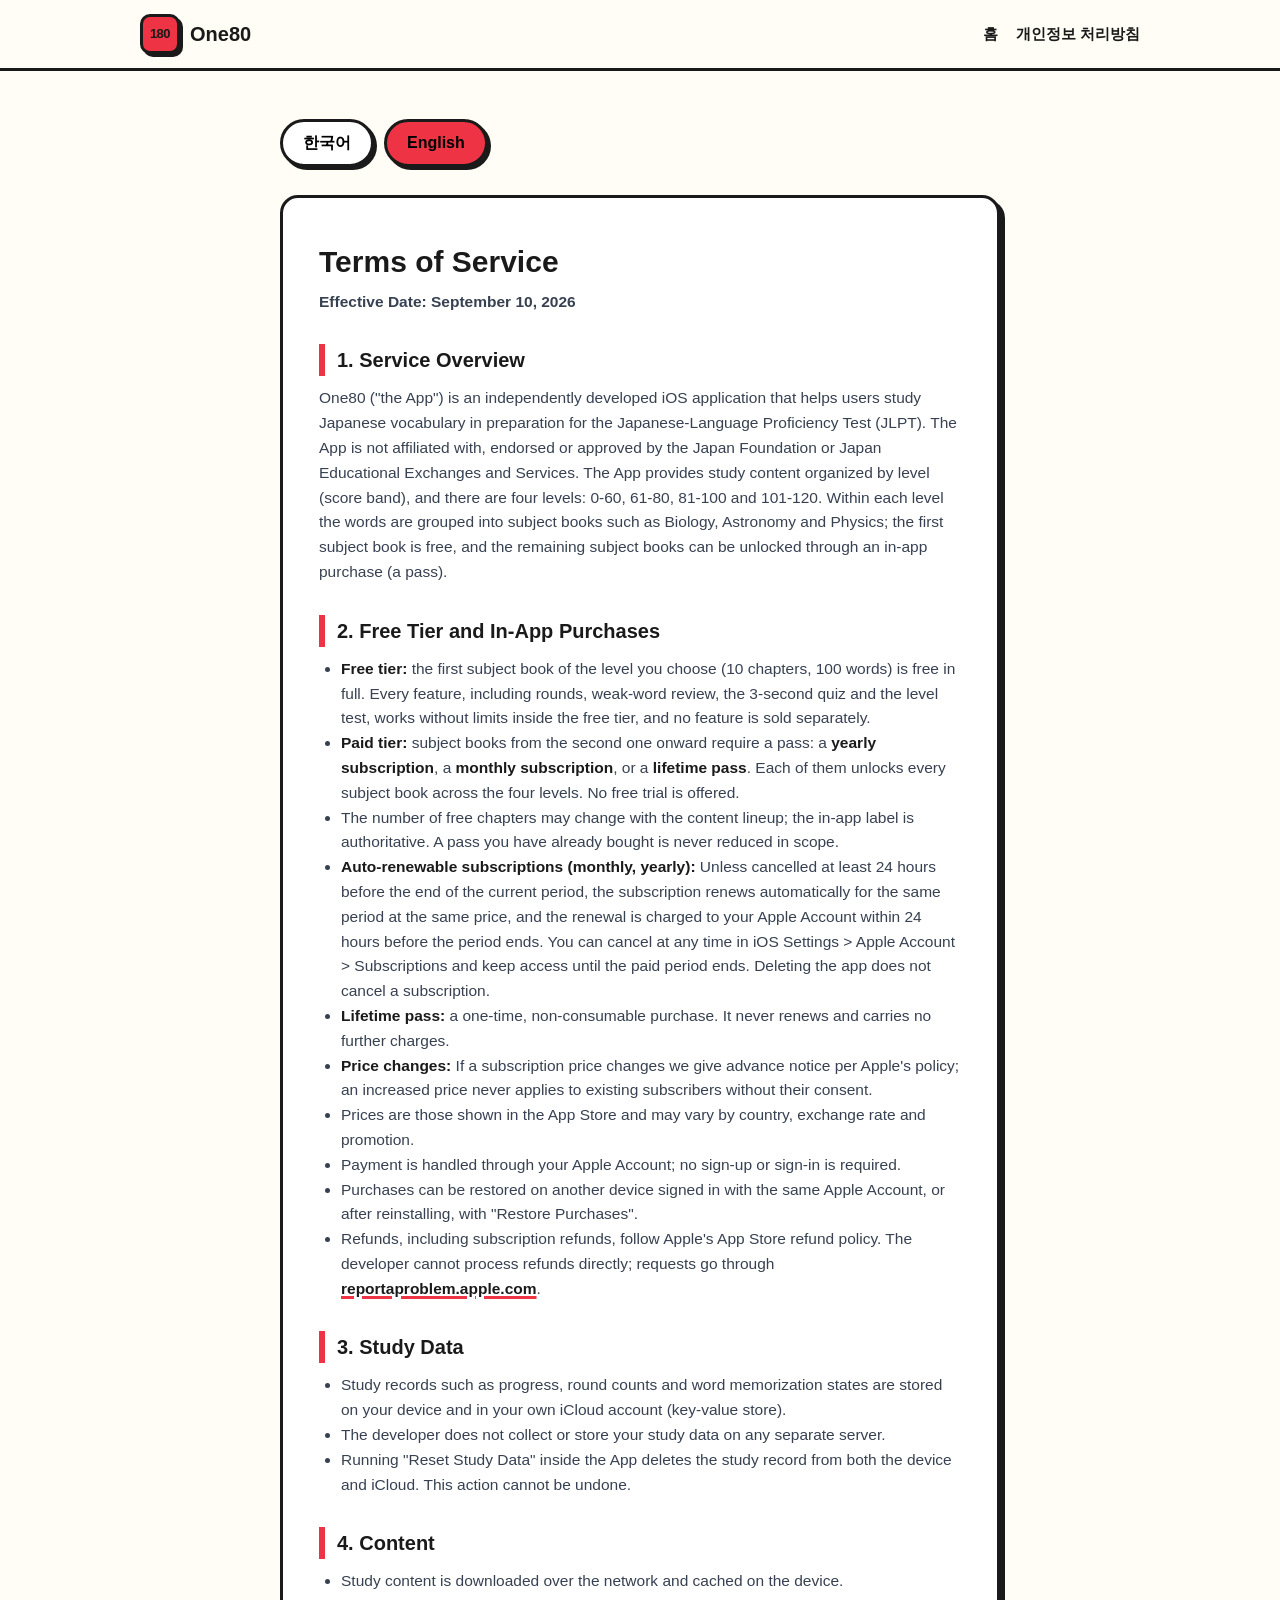
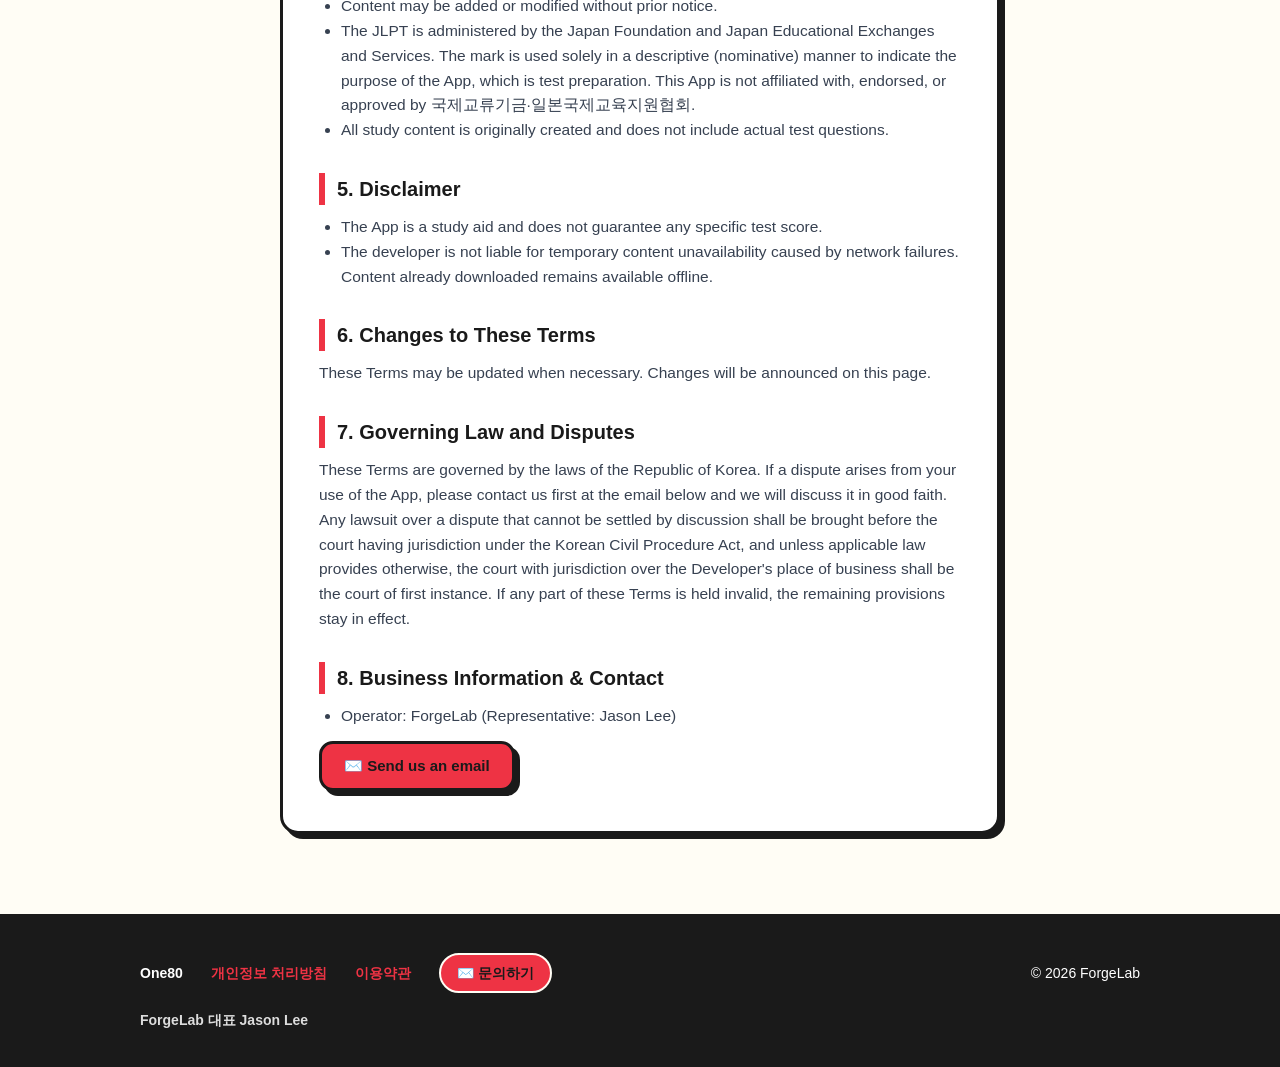
==== docs/terms.html @ 7e5136dd "One80 (일팔공) content repo: JLPT N5-N1 track — config, curriculum, prompts, dummy units, site Five pas" ====
<!DOCTYPE html>
<html lang="ko">
<head>
<meta charset="UTF-8" />
<meta name="viewport" content="width=device-width, initial-scale=1.0" />
<title>이용약관 | One80 Terms of Service</title>
<meta name="description" content="One80 이용약관: 앱 내 구매, 학습 데이터, 콘텐츠, 환불 정책. One80 Terms of Service." />
<link rel="icon" href="data:image/svg+xml,%3Csvg xmlns='http://www.w3.org/2000/svg' viewBox='0 0 64 64'%3E%3Crect x='4' y='4' width='56' height='56' rx='12' fill='%23FFD43B' stroke='%231A1A1A' stroke-width='5'/%3E%3Ctext x='32' y='42' font-family='-apple-system,sans-serif' font-size='24' font-weight='900' text-anchor='middle' fill='%231A1A1A'%3E120%3C/text%3E%3C/svg%3E" />
<link rel="stylesheet" href="styles.css" />
</head>
<body>

<nav class="nav">
  <div class="nav-inner">
    <a class="logo" href="index.html"><span class="logo-block">180</span> One80</a>
    <div class="nav-links">
      <a href="index.html">홈</a>
      <a href="privacy.html">개인정보 처리방침</a>
    </div>
  </div>
</nav>

<main class="policy">
  <div class="lang-toggle" role="tablist" aria-label="언어 선택 / Language">
    <button id="btn-ko" class="active" onclick="setLang('ko')">한국어</button>
    <button id="btn-en" onclick="setLang('en')">English</button>
  </div>

  <div class="policy-card">

    <!-- ================= 한국어 ================= -->
    <div class="lang-ko">
      <h1>이용약관</h1>
      <p class="date">시행일: 2026년 9월 10일</p>

      <h2>1. 서비스 개요</h2>
      <p>일팔공(이하 "앱")은 일본어능력시험(JLPT) 대비 일본어 어휘 학습을 돕기 위해 독립적으로 개발된 iOS 애플리케이션입니다. 앱은 일본어능력시험을 주최하는 국제교류기금 및 일본국제교육지원협회와 무관합니다. 앱은 레벨(점수대)별 학습 콘텐츠를 제공하며, 레벨은 N5, N4, N3, N2, N1의 다섯 급수. 각 레벨의 단어는 생물학, 천문학, 물리학처럼 학문 주제별 책으로 묶여 있고, 첫 주제 책은 무료로, 나머지 주제 책은 앱 내 구매(이용권)를 통해 이용할 수 있습니다.</p>

      <h2>2. 무료 이용 범위와 앱 내 구매</h2>
      <ul>
        <li><strong>무료 범위:</strong> 사용자가 선택한 레벨의 <strong>1권 전체(10챕터, 100단어)</strong> 를 무료로 이용할 수 있습니다. 회독, 모름 단어 복습, 3초 퀴즈, 레벨 테스트 등 앱의 기능은 무료 범위 안에서 제한 없이 동작하며, 기능별 추가 결제는 없습니다.</li>
        <li><strong>유료 범위:</strong> 2권부터 이용하려면 이용권이 필요합니다. 이용권은 <strong>연간 구독</strong>, <strong>월간 구독</strong>, <strong>평생 이용권</strong> 중 하나이며, 어느 것이든 4개 레벨의 모든 주제 책이 전부 열립니다. 무료 체험 기간은 제공하지 않습니다.</li>
        <li>무료로 열리는 챕터 수는 콘텐츠 구성에 따라 변경될 수 있으며, 변경 시 앱 내 표기를 기준으로 합니다. 이미 구매한 이용권의 범위는 축소되지 않습니다.</li>
        <li><strong>자동 갱신 구독(월간, 연간):</strong> 현재 구독 기간이 끝나기 24시간 전까지 해지하지 않으면 같은 기간과 같은 가격으로 자동 갱신되며, 갱신 대금은 기간 종료 전 24시간 이내에 사용자의 Apple 계정에 청구됩니다. 해지는 iOS 설정 &gt; Apple 계정 &gt; 구독에서 언제든 할 수 있고, 해지하더라도 이미 결제한 기간이 끝날 때까지 계속 이용할 수 있습니다. 앱을 삭제하는 것만으로는 구독이 해지되지 않습니다.</li>
        <li><strong>평생 이용권:</strong> 1회 결제로 영구적으로 이용하는 비소모성(Non-Consumable) 상품입니다. 자동 갱신되지 않으며 추가 결제가 발생하지 않습니다.</li>
        <li><strong>가격 변경:</strong> 구독 가격을 변경할 경우 Apple의 정책에 따라 사전에 고지하며, 인상된 가격은 기존 구독자의 동의 없이 적용되지 않습니다.</li>
        <li>판매 가격은 App Store에 표시된 금액을 기준으로 하며, 국가와 환율, 프로모션에 따라 다를 수 있습니다.</li>
        <li>결제는 사용자의 Apple 계정을 통해 처리되며, 별도의 회원가입이나 로그인은 필요하지 않습니다.</li>
        <li>구매 내역은 동일한 Apple 계정으로 로그인된 다른 기기 또는 앱 재설치 시 "구매 복원" 기능으로 복원할 수 있습니다.</li>
        <li>환불은 Apple App Store의 환불 정책을 따르며, 구독 환불 역시 동일합니다. 개발자가 직접 환불을 처리할 수 없으며, 환불 요청은 <a href="https://reportaproblem.apple.com">reportaproblem.apple.com</a> 에서 하실 수 있습니다.</li>
      </ul>

      <h2>3. 학습 데이터</h2>
      <ul>
        <li>학습 진도, 회독 수, 단어 암기 상태 등의 학습 기록은 사용자의 기기 및 사용자의 iCloud 계정(키-값 저장소)에 저장됩니다.</li>
        <li>개발자는 사용자의 학습 데이터를 별도의 서버에 수집하거나 저장하지 않습니다.</li>
        <li>앱 내 "학습 데이터 초기화"를 실행하면 기기와 iCloud의 학습 기록이 모두 삭제되며, 이 작업은 되돌릴 수 없습니다.</li>
      </ul>

      <h2>4. 콘텐츠</h2>
      <ul>
        <li>앱의 학습 콘텐츠는 네트워크를 통해 다운로드되며 기기에 캐시됩니다.</li>
        <li>콘텐츠는 사전 고지 없이 추가되거나 수정될 수 있습니다.</li>
        <li>일본어능력시험(JLPT)은 국제교류기금과 일본국제교육지원협회가 주최하는 시험입니다. 본 앱은 "시험 대비"라는 서비스의 목적을 설명하기 위한 서술적 용도로만 상표를 언급하며, 국제교류기금·일본국제교육지원협회와 무관하고 두 기관의 제휴나 보증, 승인을 받지 않았습니다.</li>
        <li>모든 학습 콘텐츠는 자체 제작이며, 실제 시험의 기출문제를 포함하지 않습니다.</li>
      </ul>

      <h2>5. 면책</h2>
      <ul>
        <li>앱은 학습 보조 도구이며, 특정 시험 점수의 달성을 보장하지 않습니다.</li>
        <li>네트워크 장애 등으로 인한 일시적인 콘텐츠 이용 제한에 대해 개발자는 책임을 지지 않습니다. 단, 이미 다운로드된 콘텐츠는 오프라인에서도 이용할 수 있습니다.</li>
      </ul>

      <h2>6. 약관의 변경</h2>
      <p>본 약관은 필요 시 변경될 수 있으며, 변경 사항은 본 페이지를 통해 공지됩니다.</p>

      <h2>7. 준거법 및 분쟁 해결</h2>
      <p>이 약관은 대한민국 법을 준거법으로 합니다. 앱 이용과 관련한 분쟁은 먼저 아래 이메일로 알려 주시면 성실히 협의합니다. 협의로 해결되지 않는 분쟁의 소송은 민사소송법이 정한 관할 법원에 제기하되, 관련 법령이 달리 정하지 않는 한 개발자의 사업장 소재지를 관할하는 법원을 제1심 관할 법원으로 합니다. 이 약관의 일부가 무효로 판단되더라도 나머지 조항의 효력에는 영향이 없습니다.</p>

      <h2>8. 사업자 정보 및 문의</h2>
      <ul>
        <li>사업자: ForgeLab (대표 Jason Lee)</li>
      </ul>
      <p style="margin-top: 12px;"><a class="nb-btn" style="padding: 10px 22px; font-size: 15px;" href="mailto:forgelab.aitech@gmail.com?subject=%5BOne80%5D%20%EC%9D%B4%EC%9A%A9%EC%95%BD%EA%B4%80%20%EB%AC%B8%EC%9D%98">✉️ 이메일 보내기</a></p>

    </div>

    <!-- ================= English ================= -->
    <div class="lang-en">
      <h1>Terms of Service</h1>
      <p class="date">Effective Date: September 10, 2026</p>

      <h2>1. Service Overview</h2>
      <p>One80 ("the App") is an independently developed iOS application that helps users study Japanese vocabulary in preparation for the Japanese-Language Proficiency Test (JLPT). The App is not affiliated with, endorsed or approved by the Japan Foundation or Japan Educational Exchanges and Services. The App provides study content organized by level (score band), and there are four levels: 0-60, 61-80, 81-100 and 101-120. Within each level the words are grouped into subject books such as Biology, Astronomy and Physics; the first subject book is free, and the remaining subject books can be unlocked through an in-app purchase (a pass).</p>

      <h2>2. Free Tier and In-App Purchases</h2>
      <ul>
        <li><strong>Free tier:</strong> the first subject book of the level you choose (10 chapters, 100 words) is free in full. Every feature, including rounds, weak-word review, the 3-second quiz and the level test, works without limits inside the free tier, and no feature is sold separately.</li>
        <li><strong>Paid tier:</strong> subject books from the second one onward require a pass: a <strong>yearly subscription</strong>, a <strong>monthly subscription</strong>, or a <strong>lifetime pass</strong>. Each of them unlocks every subject book across the four levels. No free trial is offered.</li>
        <li>The number of free chapters may change with the content lineup; the in-app label is authoritative. A pass you have already bought is never reduced in scope.</li>
        <li><strong>Auto-renewable subscriptions (monthly, yearly):</strong> Unless cancelled at least 24 hours before the end of the current period, the subscription renews automatically for the same period at the same price, and the renewal is charged to your Apple Account within 24 hours before the period ends. You can cancel at any time in iOS Settings &gt; Apple Account &gt; Subscriptions and keep access until the paid period ends. Deleting the app does not cancel a subscription.</li>
        <li><strong>Lifetime pass:</strong> a one-time, non-consumable purchase. It never renews and carries no further charges.</li>
        <li><strong>Price changes:</strong> If a subscription price changes we give advance notice per Apple's policy; an increased price never applies to existing subscribers without their consent.</li>
        <li>Prices are those shown in the App Store and may vary by country, exchange rate and promotion.</li>
        <li>Payment is handled through your Apple Account; no sign-up or sign-in is required.</li>
        <li>Purchases can be restored on another device signed in with the same Apple Account, or after reinstalling, with "Restore Purchases".</li>
        <li>Refunds, including subscription refunds, follow Apple's App Store refund policy. The developer cannot process refunds directly; requests go through <a href="https://reportaproblem.apple.com">reportaproblem.apple.com</a>.</li>
      </ul>

      <h2>3. Study Data</h2>
      <ul>
        <li>Study records such as progress, round counts and word memorization states are stored on your device and in your own iCloud account (key-value store).</li>
        <li>The developer does not collect or store your study data on any separate server.</li>
        <li>Running "Reset Study Data" inside the App deletes the study record from both the device and iCloud. This action cannot be undone.</li>
      </ul>

      <h2>4. Content</h2>
      <ul>
        <li>Study content is downloaded over the network and cached on the device.</li>
        <li>Content may be added or modified without prior notice.</li>
        <li>The JLPT is administered by the Japan Foundation and Japan Educational Exchanges and Services. The mark is used solely in a descriptive (nominative) manner to indicate the purpose of the App, which is test preparation. This App is not affiliated with, endorsed, or approved by 국제교류기금·일본국제교육지원협회.</li>
        <li>All study content is originally created and does not include actual test questions.</li>
      </ul>

      <h2>5. Disclaimer</h2>
      <ul>
        <li>The App is a study aid and does not guarantee any specific test score.</li>
        <li>The developer is not liable for temporary content unavailability caused by network failures. Content already downloaded remains available offline.</li>
      </ul>

      <h2>6. Changes to These Terms</h2>
      <p>These Terms may be updated when necessary. Changes will be announced on this page.</p>

      <h2>7. Governing Law and Disputes</h2>
      <p>These Terms are governed by the laws of the Republic of Korea. If a dispute arises from your use of the App, please contact us first at the email below and we will discuss it in good faith. Any lawsuit over a dispute that cannot be settled by discussion shall be brought before the court having jurisdiction under the Korean Civil Procedure Act, and unless applicable law provides otherwise, the court with jurisdiction over the Developer's place of business shall be the court of first instance. If any part of these Terms is held invalid, the remaining provisions stay in effect.</p>

      <h2>8. Business Information &amp; Contact</h2>
      <ul>
        <li>Operator: ForgeLab (Representative: Jason Lee)</li>
      </ul>
      <p style="margin-top: 12px;"><a class="nb-btn" style="padding: 10px 22px; font-size: 15px;" href="mailto:forgelab.aitech@gmail.com?subject=%5BOne80%5D%20Terms%20inquiry">✉️ Send us an email</a></p>

    </div>

  </div>
</main>

<footer>
  <div class="wrap">
    <span style="font-weight: 900;">One80</span>
    <a href="privacy.html">개인정보 처리방침</a>
    <a href="terms.html">이용약관</a>
    <a class="contact-btn" href="mailto:forgelab.aitech@gmail.com?subject=%5BOne80%5D%20%EB%AC%B8%EC%9D%98">✉️ 문의하기</a>
    <span style="margin-left:auto;">© 2026 ForgeLab</span>
    <span class="biz">ForgeLab 대표 Jason Lee</span>
  </div>
</footer>

<script>
function setLang(lang) {
  document.body.classList.toggle('en', lang === 'en');
  document.getElementById('btn-ko').classList.toggle('active', lang === 'ko');
  document.getElementById('btn-en').classList.toggle('active', lang === 'en');
  document.documentElement.lang = lang;
}
// Default to English for non-Korean browsers
if (!navigator.language.startsWith('ko')) setLang('en');
</script>

</body>
</html>
---- docs/styles.css ----
/* ============================================================
   T600 promo site — Neobrutalism, tokens mirrored from the app
   (NBTheme.swift: colors, 3px borders, hard offset shadows)
   Brand accent is hinomaru red (--brand) with sakura pink support (--brand-2);
   the raw palette variables stay identical across sister apps.
   ============================================================ */

:root {
  /* Backgrounds */
  --page-bg: #FFFDF5;
  --card-bg: #FFFFFF;
  --surface: #F5F0E8;

  /* Accents (Assets.xcassets nb.* colors) */
  --yellow:   #FFD43B;
  --pink:     #FF6B9D;
  --blue:     #4DABF7;
  --coral:    #FF6B35;
  --mint:     #63E6BE;
  --lavender: #B197FC;
  --lime:     #A9E34B;
  --orange:   #FF922B;
  --danger:   #E03131;

  /* Brand accent (this track: hinomaru red on white, sakura pinks) */
  --brand:   #EE3344;
  --brand-2: #FF9CAB;
  --brand-3: #FFE3E7;

  /* Structural */
  --ink:  #1A1A1A;
  --body: #374151;

  --bw: 3px;
  --shadow-sm: 3px 3px 0 var(--ink);
  --shadow-md: 5px 5px 0 var(--ink);
  --shadow-lg: 7px 7px 0 var(--ink);

  --r-sm: 10px;
  --r-md: 14px;
  --r-lg: 18px;
}

* { margin: 0; padding: 0; box-sizing: border-box; }

html { scroll-behavior: smooth; background: var(--page-bg); overflow-x: clip; }

/* Anchored sections land BELOW the sticky nav, with breathing room —
   otherwise their headings hide under the bar. */
section[id], header[id] { scroll-margin-top: 84px; }

body {
  font-family: -apple-system, BlinkMacSystemFont, "Apple SD Gothic Neo",
    "Pretendard", "Segoe UI", "Noto Sans KR", sans-serif;
  background: transparent;
  color: var(--ink);
  line-height: 1.6;
  -webkit-font-smoothing: antialiased;
  /* Clip decorative bleed (hero glow, aurora blobs) without creating a
     scroll container — `clip` (unlike hidden) keeps position:sticky working. */
  overflow-x: clip;
}

.wrap { max-width: 1040px; margin: 0 auto; padding: 0 20px; }

/* ---------- NB primitives ---------- */

.nb-card {
  background: var(--card-bg);
  border: var(--bw) solid var(--ink);
  border-radius: var(--r-md);
}

.nb-shadow-sm { box-shadow: var(--shadow-sm); }
.nb-shadow-md { box-shadow: var(--shadow-md); }
.nb-shadow-lg { box-shadow: var(--shadow-lg); }

.nb-btn {
  display: inline-block;
  padding: 13px 26px;
  font-size: 16px;
  font-weight: 800;
  color: var(--ink);
  background: var(--brand);
  border: var(--bw) solid var(--ink);
  border-radius: var(--r-md);
  box-shadow: var(--shadow-md);
  text-decoration: none;
  cursor: pointer;
  transition: transform 0.1s ease, box-shadow 0.1s ease;
}
.nb-btn:hover { transform: translate(2px, 2px); box-shadow: 3px 3px 0 var(--ink); }
.nb-btn:active { transform: translate(5px, 5px); box-shadow: none; }
.nb-btn.secondary { background: var(--card-bg); }
.nb-btn.mint { background: var(--mint); }

.nb-tag {
  display: inline-block;
  padding: 4px 12px;
  font-size: 13px;
  font-weight: 800;
  border: 2px solid var(--ink);
  border-radius: 999px;
  background: var(--surface);
}

/* ---------- Nav ---------- */

.nav {
  position: sticky;
  top: 0;
  z-index: 50;
  background: var(--page-bg);
  border-bottom: var(--bw) solid var(--ink);
}
.nav-inner {
  display: flex;
  align-items: center;
  gap: 18px;
  padding: 14px 20px;
  max-width: 1040px;
  margin: 0 auto;
}
.logo {
  display: flex;
  align-items: center;
  gap: 10px;
  font-weight: 900;
  font-size: 20px;
  text-decoration: none;
  color: var(--ink);
}
.logo-block {
  display: grid;
  place-items: center;
  width: 40px;
  height: 40px;
  background: var(--brand);
  border: var(--bw) solid var(--ink);
  border-radius: var(--r-sm);
  box-shadow: var(--shadow-sm);
  font-size: 13px;
  font-weight: 900;
  letter-spacing: -0.5px;
}
.logo-kr {
  font-size: 12px;
  font-weight: 900;
  color: var(--ink);
  background: var(--mint);
  border: 2.5px solid var(--ink);
  border-radius: 999px;
  padding: 3px 10px;
  box-shadow: 2px 2px 0 var(--ink);
}

/* 120 = 육공공 = ㅇㅇㄱ — Korean nickname brand strip (hero) */
.kr-brand { display: flex; align-items: center; gap: 11px; margin: 18px 0 28px; }
.kk {
  display: grid;
  place-items: center;
  flex: none;          /* keep the tiles square — flex was shrinking them to 41px wide */
  width: 44px;
  height: 44px;
  border: var(--bw) solid var(--ink);
  border-radius: 12px;
  font-size: 30px;
  line-height: 1;
  font-weight: 900;
  color: var(--ink);
  box-shadow: 4px 4px 0 var(--ink);
  transition: transform 0.12s ease, box-shadow 0.12s ease;
}
.kk:hover { transform: translate(2px, 2px); box-shadow: 2px 2px 0 var(--ink); }
.kr-brand-label { font-weight: 800; font-size: 15px; color: var(--body); margin-left: 6px; }
.kr-brand-label strong { color: var(--ink); font-weight: 900; }

.nav-links { display: flex; gap: 18px; margin-left: auto; align-items: center; }
.nav-links a {
  color: var(--ink);
  text-decoration: none;
  font-weight: 700;
  font-size: 15px;
}
.nav-links a:hover { text-decoration: underline; text-decoration-thickness: 3px; text-underline-offset: 4px; text-decoration-color: var(--brand); }
/* Scroll spy: the nav tracks the section you're reading */
.nav-links a.active:not(.nav-cta) {
  text-decoration: underline;
  text-decoration-thickness: 3px;
  text-underline-offset: 4px;
  text-decoration-color: var(--brand-2);
}
.nav-cta { padding: 8px 16px !important; font-size: 14px !important; }

/* ---------- Hero ---------- */

.hero {
  display: grid;
  grid-template-columns: 1.15fr 0.85fr;
  gap: 48px;
  align-items: center;
  padding: 72px 0 84px;
}
.hero h1 {
  font-size: clamp(34px, 5vw, 52px);
  font-weight: 900;
  line-height: 1.2;
  letter-spacing: -1px;
}
.hero h1 .hl {
  background: var(--brand);
  padding: 0 10px;
  border: var(--bw) solid var(--ink);
  border-radius: var(--r-sm);
  display: inline-block;
  box-shadow: var(--shadow-sm);
}
.hero p.sub {
  margin: 22px 0 30px;
  font-size: 18px;
  color: var(--body);
  max-width: 460px;
}
.hero-ctas { display: flex; gap: 14px; flex-wrap: wrap; align-items: center; }
.store-badge {
  display: inline-flex;
  align-items: center;
  gap: 10px;
  padding: 12px 22px;
  background: var(--ink);
  color: #fff;
  border: var(--bw) solid var(--ink);
  border-radius: var(--r-md);
  box-shadow: 5px 5px 0 var(--brand);
  font-weight: 800;
  text-decoration: none;
}
.store-badge small { display: block; font-weight: 600; font-size: 11px; opacity: 0.8; }
.store-badge .big { font-size: 17px; line-height: 1.15; }
/* Not shipped yet: the badge states status, it is not a link. */
.store-badge.soon { cursor: default; }

/* Hero phone mock (CSS-drawn dashboard preview) */
.phone {
  width: 290px;
  margin: 0 auto;
  background: var(--card-bg);
  border: var(--bw) solid var(--ink);
  border-radius: 36px;
  box-shadow: var(--shadow-lg);
  padding: 16px 14px;
  rotate: 2deg;
}
.phone .notch {
  width: 90px; height: 8px;
  background: var(--ink);
  border-radius: 999px;
  margin: 0 auto 14px;
}
.mock-row {
  border: 2.5px solid var(--ink);
  border-radius: var(--r-sm);
  padding: 10px 12px;
  margin-bottom: 10px;
  font-size: 12px;
  font-weight: 800;
  background: var(--card-bg);
}
.mock-row.score { display: flex; gap: 12px; align-items: center; }
.mock-ring {
  width: 52px; height: 52px;
  border-radius: 50%;
  border: 2.5px solid var(--ink);
  background: conic-gradient(var(--brand) 0 72%, var(--surface) 72% 100%);
  display: grid; place-items: center;
  font-size: 12px; font-weight: 900;
  flex-shrink: 0;
}
.mock-ring span { background: var(--card-bg); border-radius: 50%; width: 36px; height: 36px; display: grid; place-items: center; }
.mock-bars { flex: 1; }
.mock-bar { height: 8px; border: 2px solid var(--ink); border-radius: 4px; margin: 5px 0; overflow: hidden; background: var(--surface); }
.mock-bar i { display: block; height: 100%; }
.mock-cta { background: var(--brand); display: flex; justify-content: space-between; align-items: center; }
.mock-books { display: flex; gap: 6px; }
.mock-book {
  flex: 1; height: 58px;
  border: 2.5px solid var(--ink);
  border-radius: 8px;
  background: var(--surface);
  position: relative;
  overflow: visible;
  display: grid; place-items: center;
  font-size: 10px; font-weight: 900;
}
.mock-book::before {
  content: ""; position: absolute; left: 0; top: 0; bottom: 0; width: 5px;
  border-right: 2px solid var(--ink);
  border-radius: 5px 0 0 5px;
  background: var(--mint);
}
.mock-book.b2::before { background: var(--blue); }
.mock-book.b3::before { background: var(--lavender); }
.mock-book.b4::before { background: var(--pink); }
.mock-book.reading { background: var(--brand); }
.mock-book.reading::after {
  content: ""; position: absolute; top: -6px; right: 7px;
  width: 9px; height: 16px;
  background: var(--danger);
  border: 2px solid var(--ink);
  clip-path: polygon(0 0, 100% 0, 100% 100%, 50% 72%, 0 100%);
}
.mock-chip { display: inline-block; padding: 2px 8px; border: 2px solid var(--ink); border-radius: 999px; background: var(--pink); font-size: 10px; }

/* ---------- Sections ---------- */

section { padding: 64px 0; }
section.alt { background: var(--surface); border-top: var(--bw) solid var(--ink); border-bottom: var(--bw) solid var(--ink); }

.sec-head { text-align: center; margin-bottom: 44px; }
.sec-head h2 { font-size: clamp(26px, 3.6vw, 36px); font-weight: 900; letter-spacing: -0.5px; }
.sec-head p { color: var(--body); margin-top: 10px; font-size: 17px; }

/* ---------- Half-press hover (모든 눌러지게 생긴 NB 컴포넌트) ----------
   Full press = shadow collapses to 0 and the face moves onto it.
   Hover = HALF press: translate ~half the shadow, shadow shrinks ~half. */

.feature, .level, .price-card, .step, .topic, .faq details, .shot-frame, .demo-card {
  transition: transform 0.12s ease, box-shadow 0.12s ease;
}
.feature:hover, .step:hover {
  transform: translate(2px, 2px);
  box-shadow: 3px 3px 0 var(--ink);
}
.level:hover, .topic:hover, .faq details:hover {
  transform: translate(2px, 2px);
  box-shadow: 1px 1px 0 var(--ink);
}
.price-card:hover {
  transform: translate(3px, 3px);
  box-shadow: 2px 2px 0 var(--ink);
}
.price-card.hot:hover { box-shadow: 3px 3px 0 var(--ink); }
.shot-frame:hover {
  transform: translate(2px, 2px);
  box-shadow: 3px 3px 0 var(--ink);
}

/* Phone mock — playful shake on hover */
@keyframes phone-shake {
  0%, 100% { transform: rotate(0deg) translateX(0); }
  20% { transform: rotate(-2.5deg) translateX(-3px); }
  40% { transform: rotate(2deg) translateX(3px); }
  60% { transform: rotate(-1.5deg) translateX(-2px); }
  80% { transform: rotate(1deg) translateX(1px); }
}
.phone:hover { animation: phone-shake 0.55s ease-in-out; }

/* How it works — 4 steps */
.steps { display: grid; grid-template-columns: repeat(4, 1fr); gap: 20px; }
.step {
  background: var(--card-bg);
  border: var(--bw) solid var(--ink);
  border-radius: var(--r-md);
  box-shadow: var(--shadow-md);
  padding: 22px 20px;
}
.step-num {
  display: grid; place-items: center;
  width: 42px; height: 42px;
  font-size: 19px; font-weight: 900;
  border: var(--bw) solid var(--ink);
  border-radius: var(--r-sm);
  box-shadow: var(--shadow-sm);
  margin-bottom: 14px;
}
.step h3 { font-size: 17px; font-weight: 900; margin-bottom: 8px; }
.step p { font-size: 14px; color: var(--body); }

/* Features */
.grid { display: grid; grid-template-columns: repeat(3, 1fr); gap: 22px; }
.feature {
  background: var(--card-bg);
  border: var(--bw) solid var(--ink);
  border-radius: var(--r-md);
  box-shadow: var(--shadow-md);
  padding: 24px 22px;
  overflow: hidden;
  position: relative;
}
.feature .strip { position: absolute; top: 0; left: 0; right: 0; height: 7px; }
.feature .icon {
  width: 46px; height: 46px;
  display: grid; place-items: center;
  font-size: 22px;
  border: var(--bw) solid var(--ink);
  border-radius: 50%;
  margin: 6px 0 14px;
}
.feature h3 { font-size: 18px; font-weight: 900; margin-bottom: 8px; }
.feature p { font-size: 14.5px; color: var(--body); }
.feature .new-flag {
  position: absolute; top: 16px; right: 14px;
  font-size: 10.5px; font-weight: 900;
  background: var(--danger); color: #fff;
  border: 2px solid var(--ink); border-radius: 999px;
  padding: 1px 9px;
  transform: rotate(4deg);
}

/* ---------- 주제 책장 (this track's signature: one topic = one book) ---------- */

.topics { display: grid; grid-template-columns: repeat(5, 1fr); gap: 16px; }
.topic {
  background: var(--card-bg);
  border: var(--bw) solid var(--ink);
  border-left: 10px solid var(--brand);   /* the spine */
  border-radius: var(--r-md);
  box-shadow: var(--shadow-sm);
  padding: 16px 12px 14px;
  text-align: center;
}
.topic .t-icon { font-size: 24px; line-height: 1.1; }
.topic h4 { font-size: 15px; font-weight: 900; margin-top: 8px; letter-spacing: -0.3px; }
.topic small { display: block; font-size: 11.5px; font-weight: 700; color: var(--body); }
.topic .t-count {
  display: inline-block; margin-top: 9px;
  font-size: 10.5px; font-weight: 900;
  border: 2px solid var(--ink); border-radius: 999px;
  padding: 1px 9px; background: var(--surface);
}
.topics-note {
  max-width: 720px; margin: 30px auto 0;
  text-align: center; font-size: 15px; font-weight: 700; color: var(--body);
  background: var(--card-bg);
  border: var(--bw) solid var(--ink);
  border-radius: var(--r-md);
  box-shadow: var(--shadow-sm);
  padding: 16px 20px;
}
.topics-note strong { color: var(--ink); font-weight: 900; }

/* Levels */
.levels { display: grid; grid-template-columns: repeat(4, 1fr); gap: 18px; }
.level {
  border: var(--bw) solid var(--ink);
  border-radius: var(--r-md);
  box-shadow: var(--shadow-sm);
  padding: 18px 16px;
  background: var(--card-bg);
  text-align: center;
}
.level .chip { width: 100%; height: 12px; border: 2px solid var(--ink); border-radius: 6px; margin-bottom: 12px; }
.level h4 { font-size: 17px; font-weight: 900; }
.level small { color: var(--body); font-weight: 700; }

/* Screenshots */
.shots { display: grid; grid-template-columns: repeat(3, 1fr); gap: 26px; }
.shot-frame {
  border: var(--bw) solid var(--ink);
  border-radius: 30px;
  background: var(--card-bg);
  box-shadow: var(--shadow-md);
  padding: 12px;
  aspect-ratio: 9 / 19;
}
.shot-frame img { width: 100%; height: 100%; object-fit: cover; border-radius: 20px; border: 2px solid var(--ink); display: block; }
.shot-ph {
  width: 100%; height: 100%;
  border: 3px dashed var(--ink);
  border-radius: 20px;
  background: repeating-linear-gradient(45deg, var(--surface) 0 14px, var(--page-bg) 14px 28px);
  display: grid; place-items: center;
  text-align: center;
  font-weight: 800;
  color: var(--body);
  font-size: 14px;
  padding: 10px;
}
.shot-cap { text-align: center; font-weight: 800; margin-top: 12px; }

/* ---------- 스크린샷 — 살아있는 NB 목업 (CSS loops, no assets) ---------- */

.shot-anim {
  width: 100%; height: 100%;
  border: 2px solid var(--ink);
  border-radius: 20px;
  background: var(--page-bg);
  overflow: hidden;
  display: flex; flex-direction: column;
  gap: 10px;
  padding: 14px 12px;
  position: relative;
  font-size: 12px;
}
.sa-top { display: flex; align-items: center; justify-content: space-between; }
/* Dashboard mock fills its tall frame: blocks spread evenly, sized up */
.sa-dash { justify-content: space-between; }
.sa-dash .sa-card { padding: 13px 12px; }
.sa-dash .sa-ring { width: 70px; height: 70px; }
.sa-dash .sa-ring::after { inset: 10px; }
.sa-dash .sa-ring span { font-size: 16px; }
.sa-dash .sa-bar { height: 11px; }
.sa-dash .sa-bars small { font-size: 10.5px; margin: 3px 0; }
.sa-dash .sa-cell { padding: 8px 0; font-size: 10px; }
.sa-dash .sa-cta { padding: 12px 0; font-size: 13px; }
.sa-dash .sa-weak { font-size: 12.5px; }
.sa-pill {
  font-size: 10.5px; font-weight: 900; color: var(--ink);
  border: 2px solid var(--ink); border-radius: 999px;
  padding: 3px 9px; box-shadow: 2px 2px 0 var(--ink);
}
.sa-count { font-size: 10.5px; font-weight: 800; color: var(--body); }
.sa-card {
  border: 2.5px solid var(--ink); border-radius: 14px;
  background: var(--card-bg); box-shadow: 3px 3px 0 var(--ink);
  padding: 10px;
}

/* -- Dashboard mock -- */
.sa-ring {
  position: relative; width: 58px; height: 58px; border-radius: 50%;
  display: grid; place-items: center; float: left; margin-right: 10px;
}
.sa-ring i {
  position: absolute; inset: 0; border-radius: 50%;
  background: conic-gradient(var(--brand) var(--sa-ring, 40%), var(--surface) 0);
  border: 2.5px solid var(--ink);
  animation: sa-ring-fill 6s ease-in-out infinite;
}
.sa-ring::after {
  content: ""; position: absolute; inset: 9px; border-radius: 50%;
  background: var(--card-bg); border: 2px solid var(--ink);
}
.sa-ring span { position: relative; z-index: 1; font-weight: 900; font-size: 14px; }
@keyframes sa-ring-fill {
  0%, 10% { --sa-ring: 30%; } 45%, 70% { --sa-ring: 74%; } 100% { --sa-ring: 30%; }
}
@property --sa-ring { syntax: "<percentage>"; inherits: false; initial-value: 30%; }
.sa-bars { overflow: hidden; padding-top: 2px; }
.sa-bars small { display: block; font-size: 9.5px; font-weight: 800; color: var(--body); margin: 2px 0; }
.sa-bar {
  height: 9px; border: 2px solid var(--ink); border-radius: 999px;
  background: var(--surface); overflow: hidden;
}
.sa-bar i { display: block; height: 100%; width: 40%; }
.sa-fill-mint { background: var(--mint); animation: sa-bar-a 6s ease-in-out infinite; }
.sa-fill-blue { background: var(--lavender); animation: sa-bar-b 6s ease-in-out infinite; }
@keyframes sa-bar-a { 0%, 10% { width: 32%; } 45%, 70% { width: 68%; } 100% { width: 32%; } }
@keyframes sa-bar-b { 0%, 14% { width: 45%; } 50%, 70% { width: 82%; } 100% { width: 45%; } }
.sa-shelf { display: flex; gap: 8px; margin-bottom: 10px; }
.sa-book {
  flex: 1; position: relative;
  aspect-ratio: 5 / 7;                     /* portrait — reads as a book */
  border: 2px solid var(--ink); border-radius: 7px;
  border-left: 6px solid var(--blue);      /* band-tint spine */
  background: var(--surface);
  font-size: 10.5px; font-weight: 900; text-align: center;
  display: flex; flex-direction: column; align-items: center; justify-content: center;
  gap: 3px;
}
.sa-book i { font-style: normal; font-size: 11px; height: 13px; line-height: 13px; }
.sa-book span { font-size: 9px; letter-spacing: -0.4px; }
.sa-book::after {
  content: ""; width: 58%; height: 5px; border-radius: 999px;
  border: 1.5px solid var(--ink); background: var(--card-bg); margin-top: 2px;
}
.sa-book.sa-done { background: var(--mint); }
.sa-book.sa-done::after { background: var(--mint); }
.sa-book.sa-reading { background: var(--brand); animation: sa-book-pop 6s ease-in-out infinite; }
.sa-book.sa-reading::after { background: linear-gradient(to right, var(--lavender) 55%, var(--card-bg) 0); }
.sa-book.sa-reading b {
  position: absolute; top: -2px; right: 7px; width: 9px; height: 17px;
  background: var(--danger, #E03131); border: 1.5px solid var(--ink);
  clip-path: polygon(0 0, 100% 0, 100% 100%, 50% 72%, 0 100%);
  animation: sa-ribbon 6s ease-in-out infinite;
}
@keyframes sa-book-pop { 0%, 55%, 100% { transform: none; } 60% { transform: translateY(-3px); } 66% { transform: none; } }
@keyframes sa-ribbon { 0%, 55%, 100% { transform: none; } 60% { transform: translateY(2px); } 66% { transform: none; } }
.sa-grid { display: grid; grid-template-columns: repeat(3, 1fr); gap: 5px; }
.sa-cell {
  border: 2px solid var(--ink); border-radius: 7px;
  background: var(--surface); text-align: center;
  font-size: 9px; font-weight: 800; padding: 5px 0;
}
.sa-cur { background: var(--brand); }
.sa-stats {
  display: flex; align-items: center; gap: 8px;
  margin-top: 9px;
  font-size: 9.5px; font-weight: 800; color: var(--body);
}
.sa-stats b { font-weight: 800; }
.sa-stats em { margin-left: auto; font-style: normal; color: var(--coral); font-weight: 900; }
.sa-c1, .sa-c2, .sa-c3 { animation: sa-cell-done 6s ease-in-out infinite; }
.sa-c2 { animation-delay: 0.5s; }
.sa-c3 { animation-delay: 1s; }
@keyframes sa-cell-done {
  0%, 8% { background: var(--surface); }
  16%, 88% { background: var(--mint); }
  100% { background: var(--surface); }
}
.sa-weak {
  display: flex; align-items: center; gap: 6px;
  font-size: 11.5px; font-weight: 800;
}
.sa-weak span:first-child { margin-right: auto; }
.sa-weak b { color: var(--coral); }
.sa-cta {
  border: 2.5px solid var(--ink); border-radius: 12px;
  background: var(--brand); box-shadow: 3px 3px 0 var(--ink);
  font-weight: 900; font-size: 12px; text-align: center; padding: 9px 0;
  animation: sa-cta-press 6s ease-in-out infinite;
}
@keyframes sa-cta-press {
  0%, 74%, 82%, 100% { transform: none; box-shadow: 3px 3px 0 var(--ink); }
  78% { transform: translate(2px, 2px); box-shadow: 1px 1px 0 var(--ink); }
}

/* -- Card swipe mock -- */
.sa-stage { position: relative; flex: 1; min-height: 0; }
.sa-word {
  position: absolute; inset: 6px 4px;
  border: 2.5px solid var(--ink); border-radius: 16px;
  background: var(--card-bg); box-shadow: 4px 4px 0 var(--ink);
  display: flex; flex-direction: column; align-items: center; justify-content: center;
  gap: 4px; text-align: center; overflow: hidden;
}
.sa-word h4 { font-size: 19px; font-weight: 900; }
.sa-word p { font-size: 12px; font-weight: 800; color: var(--body); }
.sa-word em { font-size: 10px; color: var(--body); font-style: normal; opacity: 0.7; }
.sa-back { transform: scale(0.94) translateY(10px); background: var(--surface); }
.sa-tint {
  position: absolute; inset: 0; display: grid; place-items: center;
  font-weight: 900; font-size: 15px; color: var(--ink); opacity: 0;
}
.sa-tint-mint { background: color-mix(in srgb, var(--mint) 62%, transparent); }
.sa-tint-coral { background: color-mix(in srgb, var(--coral) 62%, transparent); }
.sa-cardA { animation: sa-swipe-a 9s ease-in-out infinite; }
.sa-cardB { animation: sa-swipe-b 9s ease-in-out infinite; }
.sa-cardA .sa-tint { animation: sa-tint-a 9s ease-in-out infinite; }
.sa-cardB .sa-tint { animation: sa-tint-b 9s ease-in-out infinite; }
@keyframes sa-swipe-a {
  0%, 30% { transform: none; opacity: 1; z-index: 3; }
  42% { transform: translateX(150%) rotate(14deg); opacity: 1; z-index: 3; }
  42.5% { transform: scale(0.94) translateY(10px); opacity: 0; z-index: 1; }
  50%, 94% { transform: scale(0.94) translateY(10px); opacity: 1; z-index: 1; }
  100% { transform: none; opacity: 1; z-index: 3; }
}
@keyframes sa-swipe-b {
  0%, 44% { transform: scale(0.94) translateY(10px); opacity: 1; z-index: 2; }
  52%, 75% { transform: none; z-index: 3; opacity: 1; }
  87% { transform: translateX(-150%) rotate(-14deg); opacity: 1; z-index: 3; }
  87.5% { transform: scale(0.94) translateY(10px); opacity: 0; z-index: 1; }
  94%, 100% { transform: scale(0.94) translateY(10px); opacity: 1; z-index: 2; }
}
@keyframes sa-tint-a { 0%, 28% { opacity: 0; } 38%, 42% { opacity: 1; } 42.5%, 100% { opacity: 0; } }
@keyframes sa-tint-b { 0%, 73% { opacity: 0; } 83%, 87% { opacity: 1; } 87.5%, 100% { opacity: 0; } }
.sa-btns { display: flex; gap: 8px; }
.sa-btn {
  flex: 1; text-align: center; font-weight: 900; font-size: 12px;
  border: 2.5px solid var(--ink); border-radius: 12px;
  padding: 8px 0; box-shadow: 3px 3px 0 var(--ink);
}
.sa-no { background: var(--pink); animation: sa-press-no 9s ease-in-out infinite; }
.sa-ok { background: var(--lime); animation: sa-press-ok 9s ease-in-out infinite; }
@keyframes sa-press-ok {
  0%, 30%, 44%, 100% { transform: none; box-shadow: 3px 3px 0 var(--ink); background: var(--lime); }
  36% { transform: translate(2px, 2px); box-shadow: 1px 1px 0 var(--ink); background: var(--mint); }
}
@keyframes sa-press-no {
  0%, 76%, 90%, 100% { transform: none; box-shadow: 3px 3px 0 var(--ink); background: var(--pink); }
  82% { transform: translate(2px, 2px); box-shadow: 1px 1px 0 var(--ink); background: var(--coral); }
}

/* -- 3-second quiz mock -- */
.sa-qbar {
  height: 12px; border: 2.5px solid var(--ink); border-radius: 999px;
  background: var(--surface); overflow: hidden; flex-shrink: 0;
}
.sa-qbar i { display: block; height: 100%; animation: sa-drain 5s linear infinite; }
@keyframes sa-drain {
  0% { width: 100%; background: var(--mint); }
  19.9% { background: var(--mint); }
  20% { background: var(--yellow); }
  39.9% { background: var(--yellow); }
  40% { background: var(--coral); }
  60%, 75.9% { width: 0%; background: var(--coral); }
  76%, 100% { width: 100%; background: var(--mint); }
}
.sa-qmeta { display: flex; justify-content: space-between; align-items: center; font-size: 11px; font-weight: 800; color: var(--body); }
.sa-qword {
  margin-top: auto;
  border: 2.5px solid var(--ink); border-radius: 14px;
  background: var(--card-bg); box-shadow: 3px 3px 0 var(--ink);
  text-align: center; padding: 16px 8px;
}
.sa-qword small { display: block; font-size: 10px; font-weight: 800; color: var(--body); margin-bottom: 4px; }
.sa-qword h4 { font-size: 20px; font-weight: 900; }
.sa-opts { display: flex; flex-direction: column; gap: 7px; margin-top: auto; }
.sa-opt {
  position: relative;
  border: 2.5px solid var(--ink); border-radius: 11px;
  background: var(--card-bg); box-shadow: 3px 3px 0 var(--ink);
  font-size: 12px; font-weight: 800; padding: 8px 12px;
}
.sa-opt b { position: absolute; right: 10px; opacity: 0; font-weight: 900; }
.sa-correct { animation: sa-pick 5s ease-in-out infinite; }
.sa-correct b { animation: sa-pick-check 5s ease-in-out infinite; }
@keyframes sa-pick {
  0%, 42% { transform: none; box-shadow: 3px 3px 0 var(--ink); background: var(--card-bg); }
  46%, 70% { transform: translate(2px, 2px); box-shadow: 1px 1px 0 var(--ink); background: var(--mint); }
  74%, 100% { transform: none; box-shadow: 3px 3px 0 var(--ink); background: var(--card-bg); }
}
@keyframes sa-pick-check { 0%, 44% { opacity: 0; } 48%, 70% { opacity: 1; } 74%, 100% { opacity: 0; } }

@media (prefers-reduced-motion: reduce) {
  .shot-anim *, .shot-anim *::before, .shot-anim *::after { animation: none !important; }
}

/* ---------- 미리 해보기 — 3초 퀴즈 데모 ---------- */

.demo-card {
  max-width: 540px;
  margin: 0 auto;
  background: var(--card-bg);
  border: var(--bw) solid var(--ink);
  border-radius: var(--r-lg);
  box-shadow: var(--shadow-md);
  padding: 28px 26px;
}
.demo-timer {
  height: 12px;
  border: 2.5px solid var(--ink);
  border-radius: 999px;
  background: var(--surface);
  overflow: hidden;
  margin-bottom: 6px;
}
.demo-timer i {
  display: block;
  height: 100%;
  width: 100%;
  background: var(--mint);
  transition: background 0.3s ease;
}
.demo-timer.warn i { background: var(--yellow); }
.demo-timer.hot i { background: var(--coral); }
.demo-meta { display: flex; justify-content: space-between; font-size: 13px; font-weight: 800; color: var(--body); margin-bottom: 14px; }
.demo-word { font-size: 34px; font-weight: 900; text-align: center; margin: 14px 0 22px; letter-spacing: -0.5px; word-break: break-word; }
.demo-opt {
  display: block;
  width: 100%;
  text-align: left;
  font: inherit;
  font-size: 15.5px;
  font-weight: 800;
  color: var(--ink);
  padding: 13px 16px;
  margin: 9px 0;
  background: var(--card-bg);
  border: var(--bw) solid var(--ink);
  border-radius: var(--r-sm);
  box-shadow: var(--shadow-sm);
  cursor: pointer;
  transition: transform 0.1s ease, box-shadow 0.1s ease, background 0.15s ease;
}
.demo-opt:hover:not(:disabled) { transform: translate(2px, 2px); box-shadow: 1px 1px 0 var(--ink); }
.demo-opt:active:not(:disabled) { transform: translate(3px, 3px); box-shadow: none; }
.demo-opt.correct { background: var(--mint); }
.demo-opt.wrong { background: var(--coral); opacity: 0.8; }
.demo-opt:disabled { cursor: default; }
.demo-center { text-align: center; }
.demo-note { text-align: center; font-size: 13px; font-weight: 700; color: var(--body); margin-top: 14px; min-height: 20px; }
.demo-score { font-size: 44px; font-weight: 900; margin: 8px 0; }

/* Pricing */
.pricing { display: grid; grid-template-columns: 1fr 1fr; gap: 26px; max-width: 760px; margin: 0 auto; }
.price-card {
  background: var(--card-bg);
  border: var(--bw) solid var(--ink);
  border-radius: var(--r-lg);
  box-shadow: var(--shadow-md);
  padding: 30px 26px;
  text-align: center;
}
.price-card.hot { background: var(--brand); box-shadow: 7px 7px 0 var(--ink); }
.price-card h3 { font-size: 20px; font-weight: 900; }
.price-card .price { font-size: 34px; font-weight: 900; margin: 4px 0 2px; }
.price-card .price-was {
  font-size: 19px;
  font-weight: 800;
  color: var(--danger);
  text-decoration: line-through;
  text-decoration-thickness: 3px;
  margin-top: 12px;
}
.price-card .price-note { font-size: 13px; font-weight: 700; color: var(--body); }
.price-card.hot .price-note { color: var(--ink); }
.sale-badge {
  display: inline-block;
  padding: 5px 14px;
  font-size: 13px;
  font-weight: 900;
  color: #fff;
  background: var(--danger);
  border: 2.5px solid var(--ink);
  border-radius: 999px;
  box-shadow: var(--shadow-sm);
  transform: rotate(-2deg);
  margin-bottom: 10px;
}
.price-card ul { list-style: none; margin: 18px 0 0; text-align: left; }
.price-card li { padding: 7px 0; font-weight: 700; font-size: 15px; border-bottom: 2px dashed rgba(26,26,26,0.25); }
.price-card li:last-child { border-bottom: none; }
.price-card li::before { content: "✓ "; font-weight: 900; }

/* FAQ */
.faq { max-width: 720px; margin: 0 auto; display: grid; gap: 14px; }
.faq details {
  background: var(--card-bg);
  border: var(--bw) solid var(--ink);
  border-radius: var(--r-md);
  box-shadow: var(--shadow-sm);
  padding: 16px 20px;
}
.faq summary { font-weight: 900; cursor: pointer; font-size: 16px; }
.faq p { margin-top: 10px; color: var(--body); font-size: 15px; }

/* Footer */
footer {
  border-top: var(--bw) solid var(--ink);
  background: var(--ink);
  color: #fff;
  padding: 36px 0;
  font-size: 14px;
}
footer .wrap { display: flex; flex-wrap: wrap; gap: 16px 28px; align-items: center; }
footer a { color: var(--brand); font-weight: 800; text-decoration: none; }
footer a:hover { text-decoration: underline; }
footer .biz { flex-basis: 100%; font-weight: 700; opacity: 0.85; }
footer .ets { flex-basis: 100%; opacity: 0.65; font-size: 12.5px; }
footer .contact-btn {
  display: inline-block;
  padding: 7px 16px;
  background: var(--brand);
  color: var(--ink) !important;
  border: 2.5px solid var(--page-bg);
  border-radius: 999px;
  font-weight: 800;
  text-decoration: none;
}
footer .contact-btn:hover { transform: translate(1px, 1px); text-decoration: none; }

/* ---------- Policy pages ---------- */

.policy { max-width: 760px; margin: 0 auto; padding: 48px 20px 80px; }
.policy-card {
  background: var(--card-bg);
  border: var(--bw) solid var(--ink);
  border-radius: var(--r-lg);
  box-shadow: var(--shadow-md);
  padding: 40px 36px;
}
.policy h1 { font-size: 30px; font-weight: 900; margin-bottom: 4px; }
.policy .date { color: var(--body); font-weight: 700; margin-bottom: 24px; }
.policy h2 {
  font-size: 20px; font-weight: 900;
  margin: 30px 0 10px;
  padding-left: 12px;
  border-left: 6px solid var(--brand);
}
.policy p, .policy li { color: var(--body); font-size: 15.5px; }
.policy ul { padding-left: 22px; margin: 8px 0; }
.policy strong { color: var(--ink); }
.policy a { color: var(--ink); font-weight: 800; text-decoration-color: var(--brand); text-decoration-thickness: 3px; }

.lang-toggle { display: flex; gap: 10px; margin-bottom: 28px; }
.lang-toggle button {
  font: inherit;
  font-weight: 800;
  padding: 8px 20px;
  border: var(--bw) solid var(--ink);
  border-radius: 999px;
  background: var(--card-bg);
  cursor: pointer;
  box-shadow: var(--shadow-sm);
  transition: transform 0.1s ease, box-shadow 0.1s ease;
}
.lang-toggle button.active { background: var(--brand); }
.lang-toggle button:active { transform: translate(3px, 3px); box-shadow: none; }

.lang-en { display: none; }
body.en .lang-en { display: block; }
body.en .lang-ko { display: none; }

/* ---------- Responsive ---------- */

@media (max-width: 860px) {
  .hero { grid-template-columns: 1fr; text-align: center; padding: 48px 0 60px; }
  .hero p.sub { margin-left: auto; margin-right: auto; }
  .hero-ctas { justify-content: center; }
  .kr-brand { justify-content: center; }
  .logo-kr { display: none; }
  .phone { rotate: 0deg; margin-top: 10px; }
  .grid { grid-template-columns: 1fr 1fr; }
  .steps { grid-template-columns: 1fr 1fr; }
  .levels { grid-template-columns: 1fr 1fr; }
  .topics { grid-template-columns: repeat(3, 1fr); }
  .shots { grid-template-columns: 1fr; max-width: 320px; margin: 0 auto; }
  .pricing { grid-template-columns: 1fr; }
  .nav-links a:not(.nav-cta) { display: none; }
}

@media (max-width: 540px) {
  .grid { grid-template-columns: 1fr; }
  .steps { grid-template-columns: 1fr; }
  .topics { grid-template-columns: repeat(2, 1fr); }
  .policy-card { padding: 28px 20px; }
}

/* ============================================================
   ATMOSPHERE + SCROLL CHOREOGRAPHY
   NB DNA kept intact; mood layered on via a soft drifting aurora,
   scroll-triggered reveals ("dealt" cards), and one signature
   scroll-linked card fan. All self-contained, no libraries.
   ============================================================ */

:root {
  --grad-brand: linear-gradient(135deg, var(--brand), var(--brand-2));
  --grad-cool:  linear-gradient(135deg, var(--blue), var(--lavender));
  --grad-fresh: linear-gradient(135deg, var(--mint), var(--lime));
}

/* ---- Soft drifting aurora (cool, low opacity, behind content) ---- */
.aurora { position: fixed; inset: 0; z-index: -1; overflow: hidden; pointer-events: none; }
.aurora .blob {
  position: absolute;
  width: 48vw; height: 48vw; max-width: 580px; max-height: 580px;
  border-radius: 50%;
  filter: blur(72px);
  opacity: 0.30;
  animation: drift 24s ease-in-out infinite;
}
.b-blue { background: var(--brand);    top: -10%;    left: -6%;  animation-delay: -2s; }
.b-mint { background: var(--mint);     top: 26%;     right: -12%; animation-delay: -9s; }
.b-lav  { background: var(--lavender); bottom: -16%; left: 10%;  animation-delay: -15s; }
.b-pink { background: var(--pink);     top: 58%;     left: 42%;  animation-delay: -5s; opacity: 0.18; }
@keyframes drift {
  0%, 100% { transform: translate(0, 0) scale(1); }
  33%      { transform: translate(7%, 9%) scale(1.14); }
  66%      { transform: translate(-6%, -7%) scale(0.92); }
}

/* faint grain for tactile texture */
.grain {
  position: fixed; inset: 0; z-index: -1; pointer-events: none; opacity: 0.04;
  background-image: url("data:image/svg+xml,%3Csvg xmlns='http://www.w3.org/2000/svg'%3E%3Cfilter id='n'%3E%3CfeTurbulence type='fractalNoise' baseFrequency='0.85' numOctaves='2' stitchTiles='stitch'/%3E%3C/filter%3E%3Crect width='100%25' height='100%25' filter='url(%23n)'/%3E%3C/svg%3E");
  background-size: 170px 170px;
}

/* ---- Scroll reveals (JS tags elements; CSS animates them in) ---- */
html.js .reveal {
  opacity: 0;
  will-change: transform, opacity;
  transition: opacity 0.6s cubic-bezier(0.2, 0.7, 0.2, 1),
              transform 0.7s cubic-bezier(0.2, 0.7, 0.2, 1);
  transition-delay: calc(var(--i, 0) * 80ms);
}
html.js .reveal.r-up    { transform: translateY(34px); }
html.js .reveal.r-left  { transform: translateX(-48px) rotate(-3deg); }
html.js .reveal.r-right { transform: translateX(48px) rotate(3deg); }
html.js .reveal.r-zoom  { transform: scale(0.9); }
html.js .reveal.in      { opacity: 1; transform: none; }

/* ---- Hero visual: glow behind the phone + gentle float ---- */
.hero-visual { position: relative; display: flex; align-items: center; justify-content: center; }
.hero-visual .phone { position: relative; z-index: 1; }
.hero-visual .glow {
  position: absolute; width: 120%; height: 120%;
  background: var(--grad-brand);
  filter: blur(60px); opacity: 0.28; border-radius: 50%;
  z-index: -1;
  animation: glow-pulse 7s ease-in-out infinite;
}
@keyframes glow-pulse {
  0%, 100% { opacity: 0.22; transform: scale(1); }
  50%      { opacity: 0.36; transform: scale(1.06); }
}
.hero-visual .phone { animation: phone-float 6s ease-in-out infinite; }
@keyframes phone-float {
  0%, 100% { transform: translateY(0) rotate(2deg); }
  50%      { transform: translateY(-10px) rotate(2deg); }
}
.hero-visual .phone:hover { animation: phone-shake 0.55s ease-in-out; }

/* ============================================================
   SIGNATURE — scroll-linked card fan
   Cards start stacked and spread into an arc as you scroll the
   tall track. Progress (--p, 0 to 1) is driven by JS and inherited
   by each card, which reads its own target angle/offset.
   ============================================================ */

.fan { position: relative; height: 260vh; padding: 0; }
.fan-inner {
  position: sticky; top: 0;
  height: 100vh;
  display: grid; grid-template-rows: auto 1fr;
  align-content: center;
  overflow: hidden;
}
.fan-copy { text-align: center; padding: 10vh 20px 0; max-width: 720px; margin: 0 auto; }
.fan-copy h2 {
  font-size: clamp(28px, 4.4vw, 46px);
  font-weight: 900; letter-spacing: -1px; line-height: 1.22;
  margin: 16px 0 12px;
}
.fan-copy h2 em {
  font-style: normal;
  background: var(--grad-brand);
  -webkit-background-clip: text; background-clip: text; color: transparent;
}
.fan-copy p { color: var(--body); font-size: 17px; font-weight: 600; }

.fan-stage { position: relative; }
.fan-deck {
  position: absolute; inset: 0;
  display: grid; grid-template: 1fr / 1fr; place-items: center;
  --p: 0;                       /* JS-driven; default 0 (stacked) */
  transform: scale(var(--fan-scale, 1));
}
.fan-card {
  grid-area: 1 / 1;             /* all cards share one cell, centered stack */
  width: 190px; min-height: 250px;
  background: var(--card-bg);
  border: var(--bw) solid var(--ink);
  border-radius: var(--r-lg);
  box-shadow: var(--shadow-md);
  padding: 20px 18px;
  display: flex; flex-direction: column; gap: 8px;
  transform-origin: 50% 150%;   /* shared low pivot, clean playing-card fan */
  transform:
    translateX(calc(var(--x) * var(--p)))
    translateY(calc(var(--y) * var(--p)))
    rotate(calc(var(--a) * var(--p)));
}
.fan-card .fc-strip { height: 7px; border-radius: 999px; margin: -4px -4px 6px; }
.fan-card b  { font-size: 21px; font-weight: 900; letter-spacing: -0.5px; word-break: break-word; }
.fan-card span { font-size: 16px; font-weight: 800; color: var(--body); }
.fan-card i  { font-size: 12px; font-style: normal; color: var(--body); opacity: 0.65; }
.fan-card .fc-badge {
  margin-top: auto;
  align-self: flex-start;
  font-size: 11px; font-weight: 900;
  padding: 3px 10px; border: 2px solid var(--ink); border-radius: 999px;
}

@media (prefers-reduced-motion: reduce) {
  .aurora .blob, .hero-visual .glow, .hero-visual .phone { animation: none !important; }
  html.js .reveal { opacity: 1 !important; transform: none !important; }
  .fan-deck { --p: 1; }         /* show fanned + static */
}

@media (max-width: 860px) {
  .fan { height: 200vh; }
  .fan-deck { --fan-scale: 0.6; }
  .fan-copy { padding-top: 8vh; }
  /* Sideways reveals would push cards off a narrow viewport (h-scroll),
     so fall back to a vertical reveal on tablet/mobile. */
  html.js .reveal.r-left, html.js .reveal.r-right { transform: translateY(30px); }
}
@media (max-width: 540px) {
  .fan-deck { --fan-scale: 0.44; }
}

/* ============================================================
   FULL-BLEED STATEMENT BANDS
   No footage on this track yet, so the band paints itself:
   layered brand gradients plus a shelf-of-spines stripe pattern.
   ============================================================ */

/* ---------- Hero film reel (onboarding footage, muted loop) ---------- */
.reel {
  width: 230px;
  aspect-ratio: 9 / 16;
  flex: none;
  border: var(--bw) solid var(--ink);
  border-radius: 24px;
  box-shadow: var(--shadow-lg);
  overflow: hidden;
  background: var(--ink);
  rotate: -7deg;
  translate: 0 26px;
  margin-right: -20px;   /* just the edges touch — the film stays watchable */
  z-index: 0;
  transition: rotate 0.25s ease, translate 0.25s ease;
}
.reel:hover { rotate: -2deg; translate: 0 18px; }
.reel video { width: 100%; height: 100%; object-fit: cover; display: block; }
@media (prefers-reduced-motion: reduce) {
  .reel { rotate: -7deg; translate: 0 26px; }
  .reel:hover { rotate: -7deg; translate: 0 26px; }
}
@media (max-width: 900px) { .reel { display: none; } }

.cinema {
  position: relative;
  min-height: 62vh;
  display: grid;
  align-items: center;
  overflow: hidden;
  border-top: var(--bw) solid var(--ink);
  border-bottom: var(--bw) solid var(--ink);
  padding: 0;
}
.cinema video {
  position: absolute; inset: 0;
  width: 100%; height: 100%;
  object-fit: cover;
  z-index: 0;
}
@media (prefers-reduced-motion: reduce) {
  .cinema video { display: none; }         /* poster only, no autoplay */
}
.cinema .cinema-art {
  position: absolute; inset: 0; z-index: 0;
  background:
    radial-gradient(72% 92% at 16% 10%, rgba(238,51,68,0.85), rgba(238,51,68,0) 62%),
    radial-gradient(66% 86% at 84% 90%, rgba(255,156,171,0.62), rgba(255,156,171,0) 60%),
    radial-gradient(52% 68% at 62% 16%, rgba(255,227,231,0.40), rgba(255,227,231,0) 60%),
    linear-gradient(125deg, #0E1524 0%, #17202F 48%, #0B1220 100%);
}
/* Vertical rules read as book spines lined up on a shelf. */
.cinema .cinema-art::after {
  content: ""; position: absolute; inset: 0;
  background: repeating-linear-gradient(90deg,
    rgba(255,255,255,0.07) 0 3px, rgba(255,255,255,0) 3px 34px);
  -webkit-mask-image: linear-gradient(to bottom, rgba(0,0,0,0) 0%, #000 60%, #000 100%);
  mask-image: linear-gradient(to bottom, rgba(0,0,0,0) 0%, #000 60%, #000 100%);
}
.cinema .cinema-art.art-b {
  background:
    radial-gradient(70% 90% at 82% 12%, rgba(255,227,231,0.50), rgba(255,227,231,0) 60%),
    radial-gradient(78% 96% at 20% 88%, rgba(238,51,68,0.85), rgba(238,51,68,0) 62%),
    radial-gradient(58% 74% at 52% 40%, rgba(255,156,171,0.45), rgba(255,156,171,0) 62%),
    linear-gradient(200deg, #0B1220 0%, #141C2B 52%, #0E1524 100%);
}
/* Scrim: darker on the copy side so white text always reads */
.cinema .scrim {
  position: absolute; inset: 0; z-index: 1;
  background: linear-gradient(90deg,
    rgba(12,14,20,0.72) 0%, rgba(12,14,20,0.5) 42%, rgba(12,14,20,0.12) 100%);
}
.cinema.center .scrim {
  background: radial-gradient(120% 100% at 50% 50%,
    rgba(12,14,20,0.28) 0%, rgba(12,14,20,0.62) 100%);
}
.cinema .cinema-inner {
  position: relative; z-index: 2;
  max-width: 1040px; margin: 0 auto; width: 100%;
  padding: 56px 20px;
}
.cinema.center .cinema-inner { text-align: center; }
.cinema .cinema-copy { max-width: 560px; }
.cinema.center .cinema-copy { max-width: 720px; margin: 0 auto; }
.cinema .kicker {
  display: inline-block; margin-bottom: 16px;
  font-size: 13px; font-weight: 900; letter-spacing: 0.5px;
  color: var(--ink);
  background: var(--brand);
  border: 2.5px solid var(--ink);
  border-radius: 999px; padding: 5px 14px;
  box-shadow: 3px 3px 0 rgba(0,0,0,0.35);
}
.cinema h2 {
  font-size: clamp(30px, 5vw, 52px);
  font-weight: 900; line-height: 1.18; letter-spacing: -1px;
  color: #fff;
  text-shadow: 0 3px 18px rgba(0,0,0,0.55), 0 1px 3px rgba(0,0,0,0.6);
}
.cinema h2 .film-hl {
  background: var(--grad-fresh);
  -webkit-background-clip: text; background-clip: text; color: transparent;
  text-shadow: none;
}
.cinema p {
  margin-top: 16px; font-size: 18px; font-weight: 600;
  color: rgba(255,255,255,0.92);
  text-shadow: 0 2px 12px rgba(0,0,0,0.6);
  max-width: 480px;
}
.cinema.center p { margin-left: auto; margin-right: auto; }
.cinema .cinema-ctas { margin-top: 26px; display: flex; gap: 14px; flex-wrap: wrap; }
.cinema.center .cinema-ctas { justify-content: center; }

/* A row of topic spines standing inside the band. */
.cinema .spines {
  position: relative; z-index: 2;
  display: flex; gap: 10px; align-items: flex-end;
  margin-top: 30px; flex-wrap: wrap;
}
.cinema .spine {
  writing-mode: vertical-rl;
  text-orientation: upright;
  font-size: 12px; font-weight: 900; letter-spacing: 1px;
  color: var(--ink);
  border: 2.5px solid var(--ink);
  border-radius: 6px;
  box-shadow: 3px 3px 0 rgba(0,0,0,0.45);
  padding: 12px 6px;
  min-height: 104px;
}

@media (max-width: 640px) {
  .cinema { min-height: 72vh; }
  .cinema .scrim { background: linear-gradient(180deg, rgba(12,14,20,0.35) 0%, rgba(12,14,20,0.72) 100%); }
  .cinema.center .scrim { background: linear-gradient(180deg, rgba(12,14,20,0.4) 0%, rgba(12,14,20,0.7) 100%); }
  .cinema .cinema-inner { padding: 44px 20px; }
  .cinema .spines { justify-content: center; }
  .cinema .spine { min-height: 88px; font-size: 11px; }
}

/* ---------- Footage slot (until the track's own Higgsfield clips land) ---------- */
.reel-slot {
  display: grid; place-items: center;
  background:
    radial-gradient(80% 60% at 30% 20%, rgba(255,156,171,0.75), rgba(255,156,171,0) 70%),
    radial-gradient(90% 70% at 80% 90%, rgba(255,227,231,0.55), rgba(255,227,231,0) 70%),
    var(--brand);
}
.slot-card {
  width: 70%; aspect-ratio: 1.6; display: grid; place-items: center; position: relative;
  background: #fff; border: var(--bw) solid var(--ink); border-radius: 18px; box-shadow: var(--shadow-md);
}
.slot-card b { font: 900 52px/1 ui-rounded, "SF Pro Rounded", system-ui, sans-serif; color: var(--ink); margin-top: 22px; }
.slot-eyes { position: absolute; top: 12%; display: flex; gap: 10px; }
.slot-eyes i {
  width: 18px; height: 23px; border: 3px solid var(--ink); border-radius: 50%; background: #fff; position: relative;
}
.slot-eyes i::after {
  content: ""; position: absolute; width: 8px; height: 10px; border-radius: 50%; background: var(--ink); right: 2px; bottom: 3px;
}

/* "for TEPS" — the icon's caption pill, beside the tile strip */
.kk-for {
  font-weight: 900; font-size: 13px; color: var(--ink); background: #fff;
  border: 2.5px solid var(--ink); border-radius: 999px; padding: 3px 10px;
  box-shadow: 3px 3px 0 var(--ink); white-space: nowrap;
}

/* Five levels in one row on wide screens */
.levels.levels-5 { grid-template-columns: repeat(5, 1fr); }
@media (max-width: 900px) { .levels.levels-5 { grid-template-columns: repeat(2, 1fr); } }
/* Hinomaru slot: a red disc behind the card */
.reel-slot { background: radial-gradient(circle at 50% 46%, #EE3344 0 34%, #FFFFFF 34.5%); }
[lang="ja"] { font-family: "Hiragino Sans", "Hiragino Kaku Gothic ProN", "Noto Sans JP", system-ui, sans-serif; }
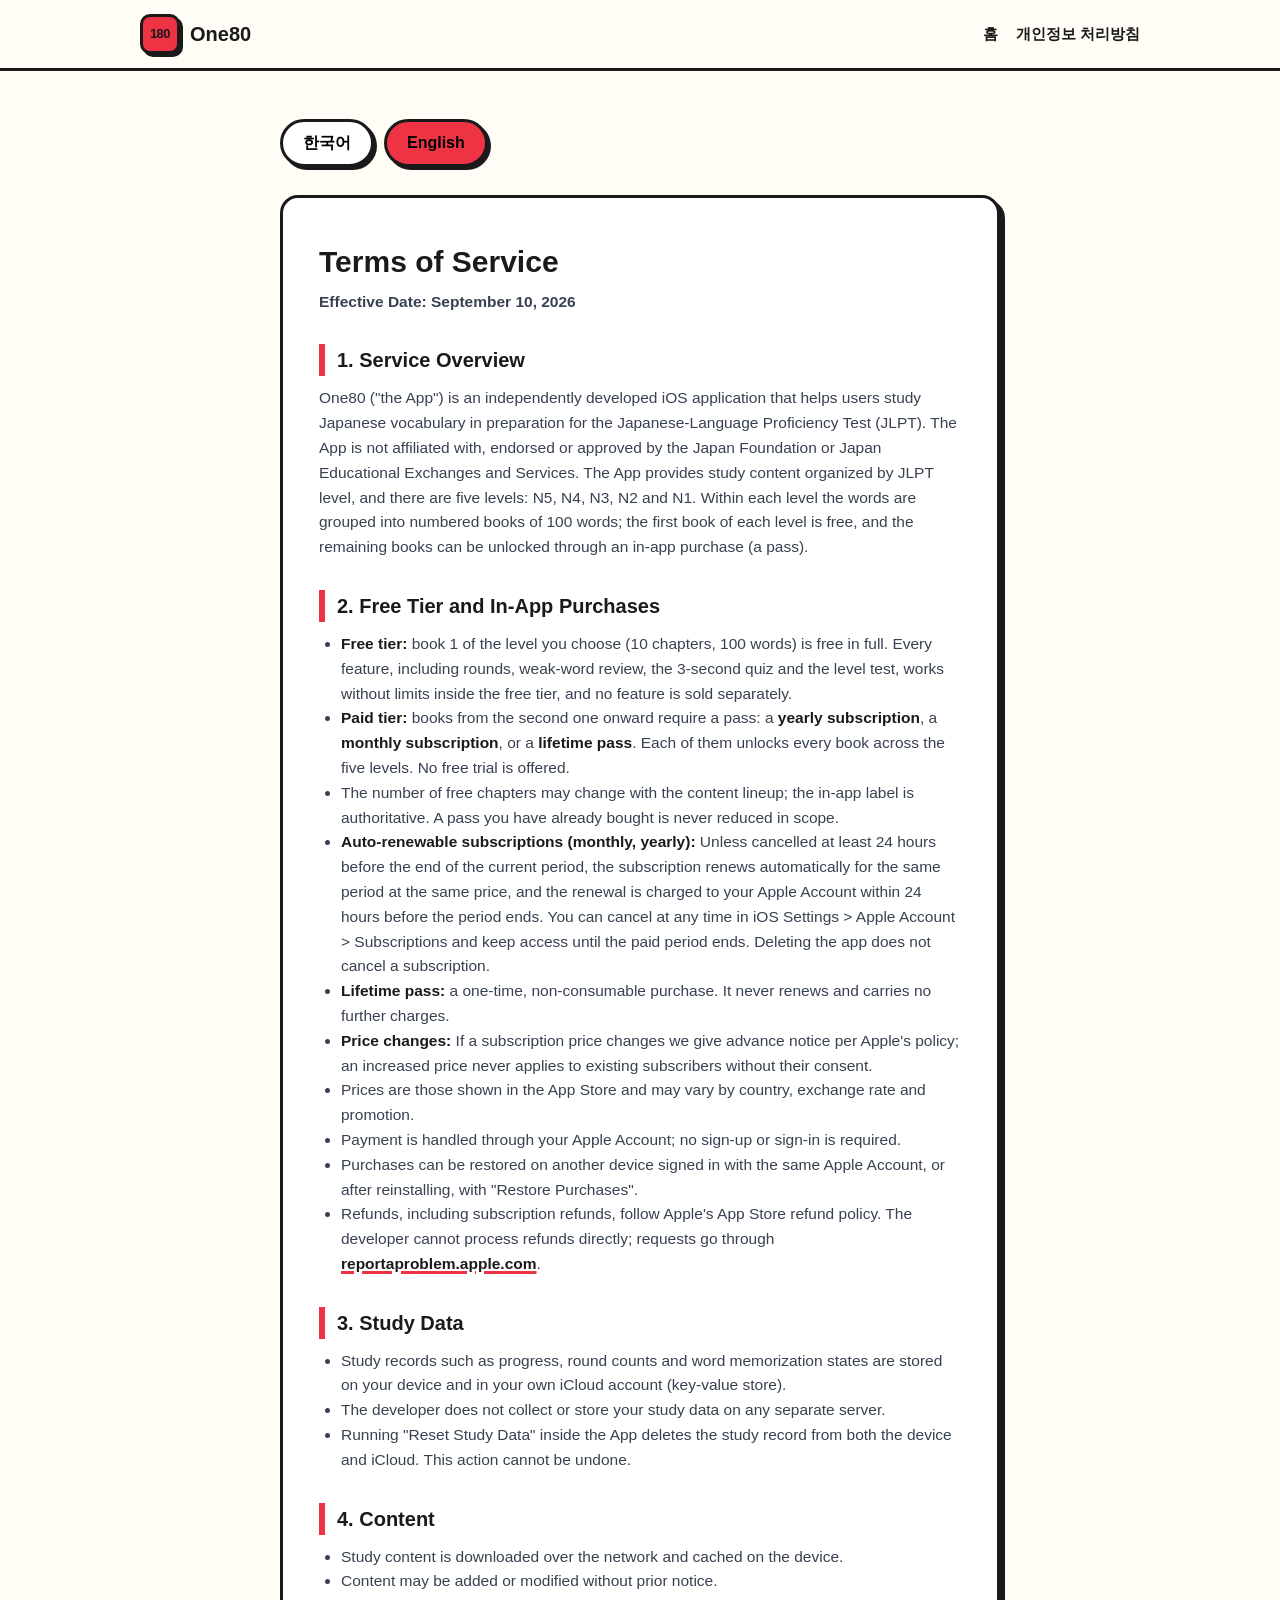
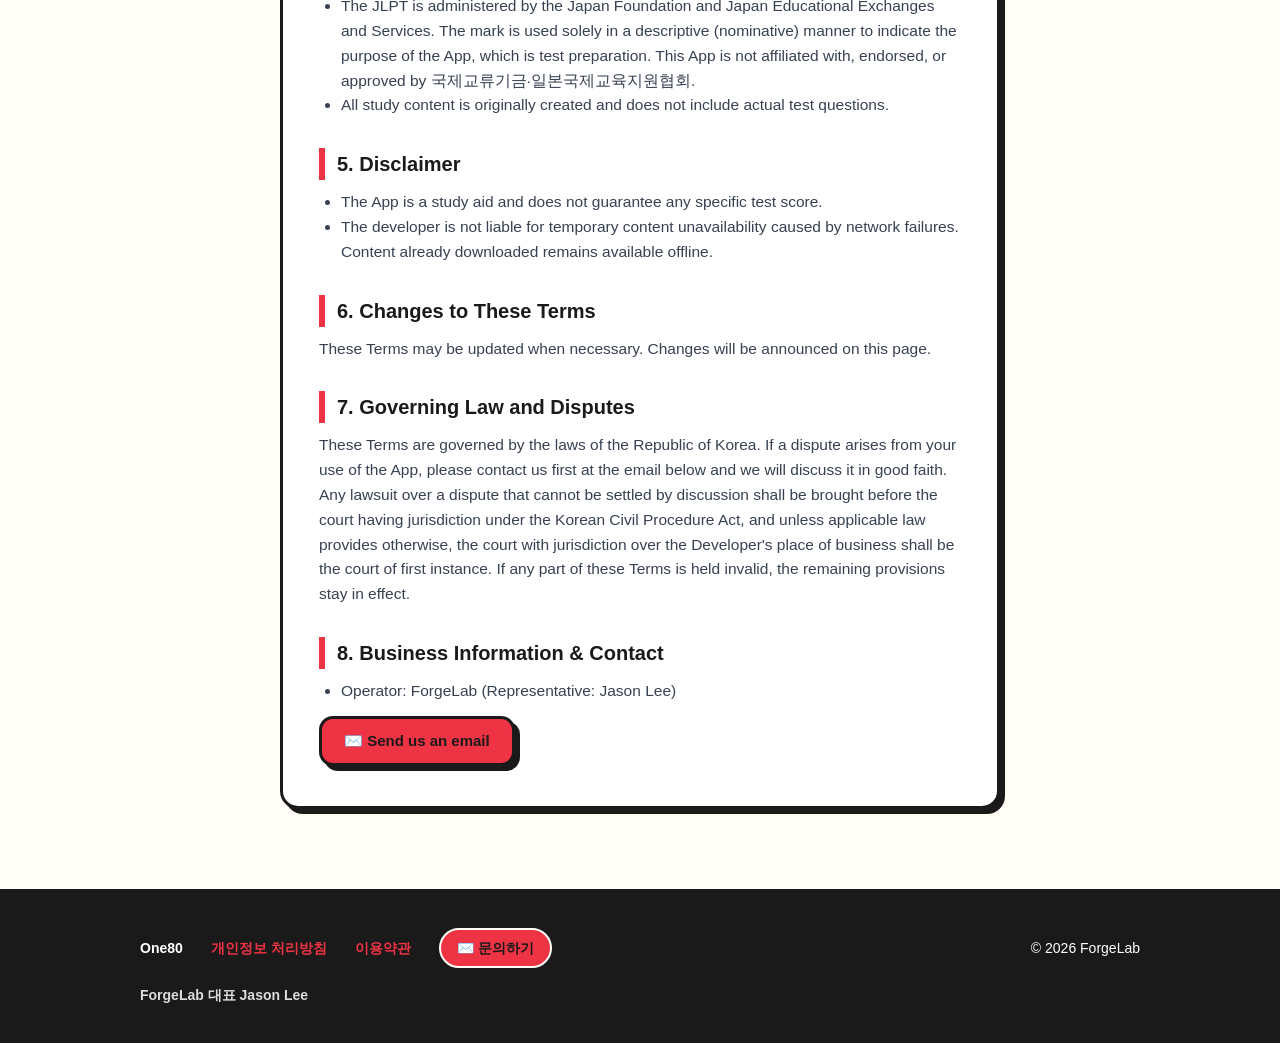
==== commit c46d386e: "Terms: describe this track's levels and numbered books (remove TOEFL leftovers) Co-Authored-By: Clau" ====
--- a/docs/terms.html
+++ b/docs/terms.html
@@ -34,12 +34,12 @@
       <p class="date">시행일: 2026년 9월 10일</p>
 
       <h2>1. 서비스 개요</h2>
-      <p>일팔공(이하 "앱")은 일본어능력시험(JLPT) 대비 일본어 어휘 학습을 돕기 위해 독립적으로 개발된 iOS 애플리케이션입니다. 앱은 일본어능력시험을 주최하는 국제교류기금 및 일본국제교육지원협회와 무관합니다. 앱은 레벨(점수대)별 학습 콘텐츠를 제공하며, 레벨은 N5, N4, N3, N2, N1의 다섯 급수. 각 레벨의 단어는 생물학, 천문학, 물리학처럼 학문 주제별 책으로 묶여 있고, 첫 주제 책은 무료로, 나머지 주제 책은 앱 내 구매(이용권)를 통해 이용할 수 있습니다.</p>
+      <p>일팔공(이하 "앱")은 일본어능력시험(JLPT) 대비 일본어 어휘 학습을 돕기 위해 독립적으로 개발된 iOS 애플리케이션입니다. 앱은 일본어능력시험을 주최하는 국제교류기금 및 일본국제교육지원협회와 무관합니다. 앱은 급수별 학습 콘텐츠를 제공하며, 급수는 N5, N4, N3, N2, N1의 다섯 단계입니다. 각 급수의 단어는 100단어 단위의 책(권)으로 묶여 있고, 급수마다 1권은 무료로, 나머지 권은 앱 내 구매(이용권)를 통해 이용할 수 있습니다.</p>
 
       <h2>2. 무료 이용 범위와 앱 내 구매</h2>
       <ul>
         <li><strong>무료 범위:</strong> 사용자가 선택한 레벨의 <strong>1권 전체(10챕터, 100단어)</strong> 를 무료로 이용할 수 있습니다. 회독, 모름 단어 복습, 3초 퀴즈, 레벨 테스트 등 앱의 기능은 무료 범위 안에서 제한 없이 동작하며, 기능별 추가 결제는 없습니다.</li>
-        <li><strong>유료 범위:</strong> 2권부터 이용하려면 이용권이 필요합니다. 이용권은 <strong>연간 구독</strong>, <strong>월간 구독</strong>, <strong>평생 이용권</strong> 중 하나이며, 어느 것이든 4개 레벨의 모든 주제 책이 전부 열립니다. 무료 체험 기간은 제공하지 않습니다.</li>
+        <li><strong>유료 범위:</strong> 2권부터 이용하려면 이용권이 필요합니다. 이용권은 <strong>연간 구독</strong>, <strong>월간 구독</strong>, <strong>평생 이용권</strong> 중 하나이며, 어느 것이든 5개 급수의 모든 권이 전부 열립니다. 무료 체험 기간은 제공하지 않습니다.</li>
         <li>무료로 열리는 챕터 수는 콘텐츠 구성에 따라 변경될 수 있으며, 변경 시 앱 내 표기를 기준으로 합니다. 이미 구매한 이용권의 범위는 축소되지 않습니다.</li>
         <li><strong>자동 갱신 구독(월간, 연간):</strong> 현재 구독 기간이 끝나기 24시간 전까지 해지하지 않으면 같은 기간과 같은 가격으로 자동 갱신되며, 갱신 대금은 기간 종료 전 24시간 이내에 사용자의 Apple 계정에 청구됩니다. 해지는 iOS 설정 &gt; Apple 계정 &gt; 구독에서 언제든 할 수 있고, 해지하더라도 이미 결제한 기간이 끝날 때까지 계속 이용할 수 있습니다. 앱을 삭제하는 것만으로는 구독이 해지되지 않습니다.</li>
         <li><strong>평생 이용권:</strong> 1회 결제로 영구적으로 이용하는 비소모성(Non-Consumable) 상품입니다. 자동 갱신되지 않으며 추가 결제가 발생하지 않습니다.</li>
@@ -91,12 +91,12 @@
       <p class="date">Effective Date: September 10, 2026</p>
 
       <h2>1. Service Overview</h2>
-      <p>One80 ("the App") is an independently developed iOS application that helps users study Japanese vocabulary in preparation for the Japanese-Language Proficiency Test (JLPT). The App is not affiliated with, endorsed or approved by the Japan Foundation or Japan Educational Exchanges and Services. The App provides study content organized by level (score band), and there are four levels: 0-60, 61-80, 81-100 and 101-120. Within each level the words are grouped into subject books such as Biology, Astronomy and Physics; the first subject book is free, and the remaining subject books can be unlocked through an in-app purchase (a pass).</p>
+      <p>One80 ("the App") is an independently developed iOS application that helps users study Japanese vocabulary in preparation for the Japanese-Language Proficiency Test (JLPT). The App is not affiliated with, endorsed or approved by the Japan Foundation or Japan Educational Exchanges and Services. The App provides study content organized by JLPT level, and there are five levels: N5, N4, N3, N2 and N1. Within each level the words are grouped into numbered books of 100 words; the first book of each level is free, and the remaining books can be unlocked through an in-app purchase (a pass).</p>
 
       <h2>2. Free Tier and In-App Purchases</h2>
       <ul>
-        <li><strong>Free tier:</strong> the first subject book of the level you choose (10 chapters, 100 words) is free in full. Every feature, including rounds, weak-word review, the 3-second quiz and the level test, works without limits inside the free tier, and no feature is sold separately.</li>
-        <li><strong>Paid tier:</strong> subject books from the second one onward require a pass: a <strong>yearly subscription</strong>, a <strong>monthly subscription</strong>, or a <strong>lifetime pass</strong>. Each of them unlocks every subject book across the four levels. No free trial is offered.</li>
+        <li><strong>Free tier:</strong> book 1 of the level you choose (10 chapters, 100 words) is free in full. Every feature, including rounds, weak-word review, the 3-second quiz and the level test, works without limits inside the free tier, and no feature is sold separately.</li>
+        <li><strong>Paid tier:</strong> books from the second one onward require a pass: a <strong>yearly subscription</strong>, a <strong>monthly subscription</strong>, or a <strong>lifetime pass</strong>. Each of them unlocks every book across the five levels. No free trial is offered.</li>
         <li>The number of free chapters may change with the content lineup; the in-app label is authoritative. A pass you have already bought is never reduced in scope.</li>
         <li><strong>Auto-renewable subscriptions (monthly, yearly):</strong> Unless cancelled at least 24 hours before the end of the current period, the subscription renews automatically for the same period at the same price, and the renewal is charged to your Apple Account within 24 hours before the period ends. You can cancel at any time in iOS Settings &gt; Apple Account &gt; Subscriptions and keep access until the paid period ends. Deleting the app does not cancel a subscription.</li>
         <li><strong>Lifetime pass:</strong> a one-time, non-consumable purchase. It never renews and carries no further charges.</li>
